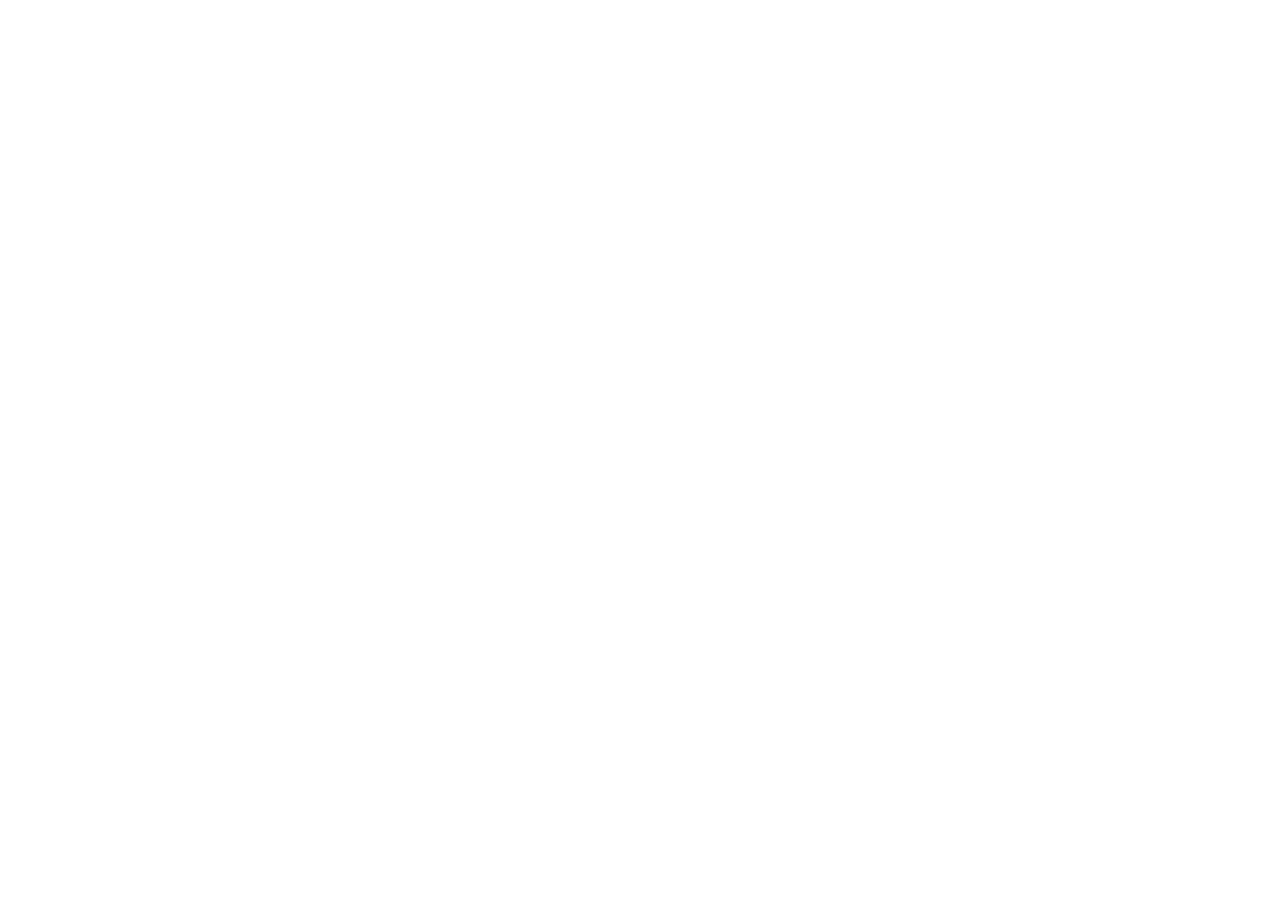
==== memory.html @ 31f2a3c1 "created html, css and javascript files" ====
<!DOCTYPE html>
<html lang="en" dir="ltr">
  <head>
    <meta charset="utf-8">
    <title></title>
  </head>

  <body>
    <div class="container">
      <div class="memory-card">
      <div class="memory-card">
      <div class="memory-card">
      <div class="memory-card">
      <div class="memory-card">
      <div class="memory-card">
      <div class="memory-card">
      <div class="memory-card">

      </div>
    </div>
  </body>
</html>
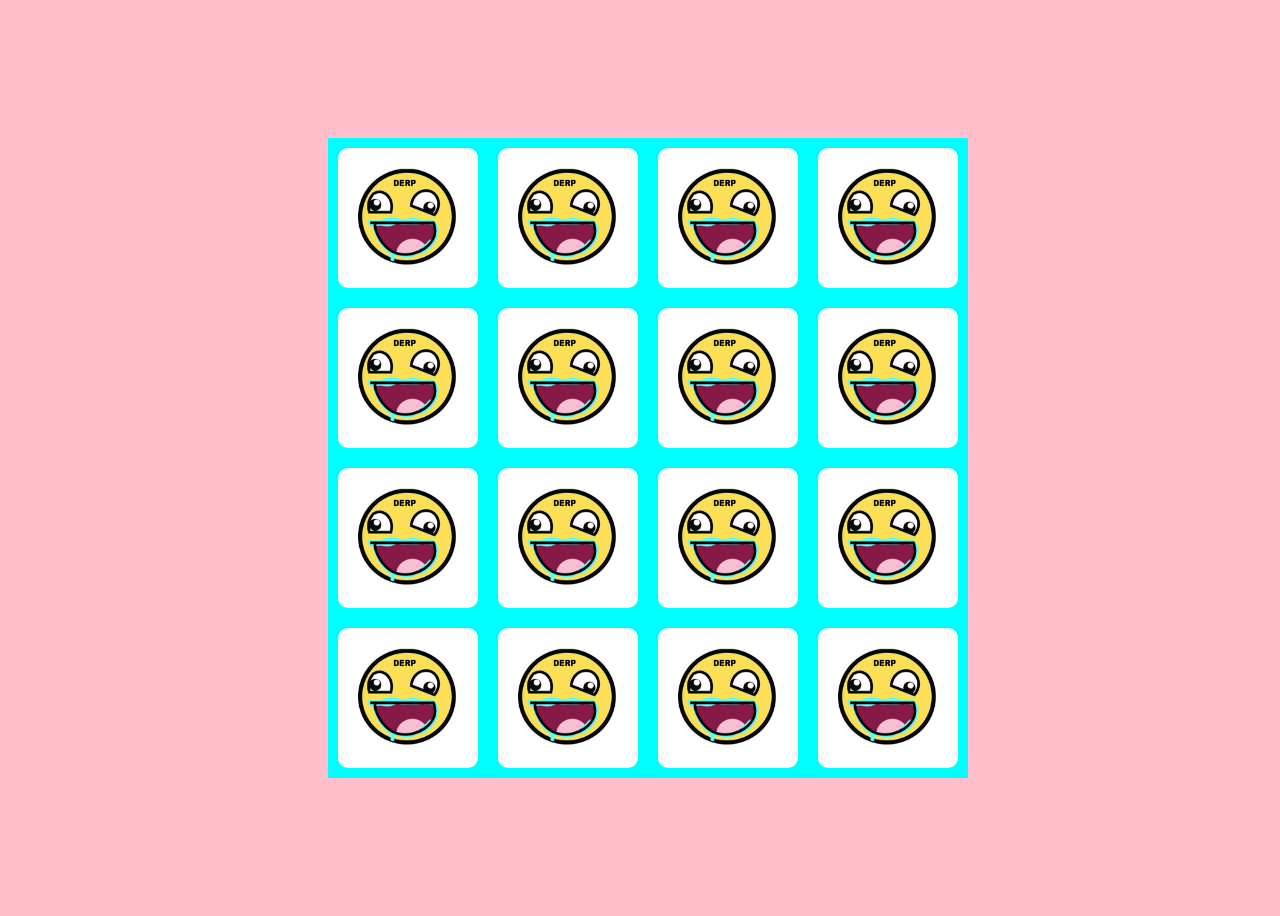
==== commit 6bab1ac6: "placed some more divs in my img tags in my html document, to show the backside of my memory cards" ====
--- a/memory.html
+++ b/memory.html
@@ -1,22 +1,83 @@
 <!DOCTYPE html>
 <html lang="en" dir="ltr">
-  <head>
-    <meta charset="utf-8">
-    <title></title>
-  </head>
+<head>
+  <meta charset="utf-8">
+  <title>Fuzzy Memory</title>
+  <link rel="stylesheet" href="style.css">
+</head>
 
-  <body>
-    <div class="container">
-      <div class="memory-card">
-      <div class="memory-card">
-      <div class="memory-card">
-      <div class="memory-card">
-      <div class="memory-card">
-      <div class="memory-card">
-      <div class="memory-card">
-      <div class="memory-card">
+<body>
 
-      </div>
+  <div class="memory-game">
+    <div  class="memory-card">
+      <img class="front-face" src="img/image1.jpg" alt="animal">
+      <img class="back-face" src="img/front.jpg" alt="">
     </div>
-  </body>
+    <div class="memory-card">
+      <img class="front-face"src="img/image2.jpg" alt="">
+      <img class="back-face" src="img/front.jpg" alt="">
+    </div>
+    <div class="memory-card">
+      <img class="front-face"src="img/image3.jpg" alt="">
+      <img class="back-face" src="img/front.jpg" alt="">
+    </div>
+    <div class="memory-card">
+      <img class="front-face"src="img/image4.jpg" alt="">
+      <img class="back-face" src="img/front.jpg" alt="">
+    </div>
+    <div class="memory-card">
+      <img class="front-face"src="img/image5.jpg" alt="">
+      <img class="back-face" src="img/front.jpg" alt="">
+    </div>
+    <div class="memory-card">
+      <img class="front-face"src="img/image6.jpg" alt="">
+      <img class="back-face" src="img/front.jpg" alt="">
+    </div>
+    <div class="memory-card">
+      <img class="front-face"src="img/image7.jpg" alt="">
+      <img class="back-face" src="img/front.jpg" alt="">
+    </div>
+    <div class="memory-card">
+      <img class="front-face"src="img/image8.jpg" alt="">
+      <img class="back-face" src="img/front.jpg" alt="">
+    </div>
+    <div class="memory-card">
+      <img class="front-face"src="img/image1.jpg" alt="">
+      <img class="back-face" src="img/front.jpg" alt="">
+    </div>
+    <div class="memory-card">
+      <img class="front-face"src="img/image2.jpg" alt="">
+      <img class="back-face" src="img/front.jpg" alt="">
+    </div>
+    <div class="memory-card">
+      <img class="front-face"src="img/image3.jpg" alt="">
+      <img class="back-face" src="img/front.jpg" alt="">
+    </div>
+    <div class="memory-card">
+      <img class="front-face"src="img/image4.jpg" alt="">
+      <img class="back-face" src="img/front.jpg" alt="">
+    </div>
+    <div class="memory-card">
+      <img class="front-face"src="img/image5.jpg" alt="">
+      <img class="back-face" src="img/front.jpg" alt="">
+    </div>
+    <div class="memory-card">
+      <img class="front-face"src="img/image6.jpg" alt="">
+      <img class="back-face" src="img/front.jpg" alt="">
+    </div>
+    <div class="memory-card">
+      <img class="front-face"src="img/image7.jpg" alt="">
+      <img class="back-face" src="img/front.jpg" alt="">
+    </div>
+    <div class="memory-card">
+      <img class="front-face"src="img/image8.jpg" alt="">
+      <img class="back-face" src="img/front.jpg" alt="">
+    </div>
+
+
+  </div>
+
+  <script src="memory.js"></script>
+
+</body>
 </html>
--- a/style.css
+++ b/style.css
@@ -0,0 +1,76 @@
+* {
+
+box-sizing: border-box;
+}
+
+body {
+background-color: pink;
+display: flex;
+height: 100vh;
+width: 100vw;
+
+}
+
+
+img {
+width: 100px;
+height: 100px;
+}
+
+.memory-game {
+background-color: aqua;
+width: 640px;
+height: 640px;
+margin: auto;
+display: flex;
+flex-wrap: wrap;
+justify-content: space-around;
+align-items: center;
+}
+
+.memory-card {
+cursor: pointer;
+border-radius: 10px;
+background-color: white;
+width: 140px;
+height: 140px;
+position: relative;
+transform: scale(1);
+}
+
+.memory-card:active {
+transform: scale(.97);
+transition: transform .2s;
+}
+
+.front-face, .back-face {
+padding: 20px;
+height:100%;
+width:100%;
+position: absolute;
+border-radius: 10px;
+}
+
+/*.restart-button {
+    display: inline-block;
+    padding: 15px 25px;
+    font-size: 24px;
+    cursor: pointer;
+    text-align: center;
+    text-decoration: none;
+    outline: none;
+    color: #fff;
+    background-color: #4CAF50;
+    border: none;
+    border-radius: 15px;
+    box-shadow: 0 9px #999;
+    margin-top: 50px;
+  }
+
+  .restart-button:hover {background-color: #3e8e41}
+
+  .restart-button:active {
+    background-color: #3e8e41;
+    box-shadow: 0 5px #666;
+    transform: translateY(4px);
+  } */
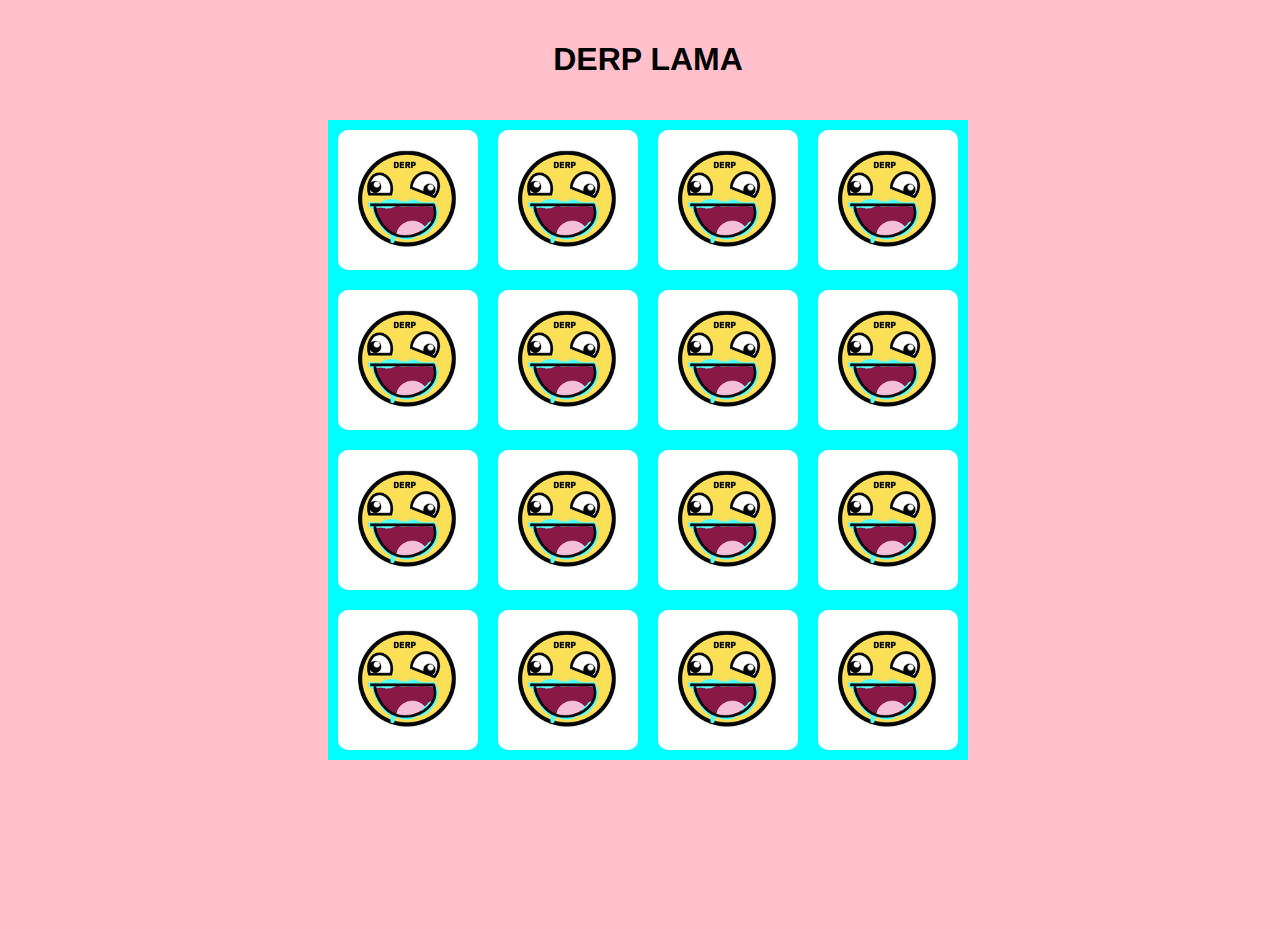
==== commit ee6d58a1: "made a function to my script file to see if my cards reacted when clicked." ====
--- a/memory.html
+++ b/memory.html
@@ -7,7 +7,7 @@
 </head>
 
 <body>
-
+<h1>DERP LAMA</h1>
   <div class="memory-game">
     <div  class="memory-card">
       <img class="front-face" src="img/image1.jpg" alt="animal">
--- a/style.css
+++ b/style.css
@@ -5,12 +5,17 @@
 
 body {
 background-color: pink;
-display: flex;
 height: 100vh;
 width: 100vw;
 
 }
 
+h1 {
+text-align: center;
+padding: 20px;
+font-family: sans-serif;
+
+}
 
 img {
 width: 100px;
@@ -41,6 +46,11 @@
 .memory-card:active {
 transform: scale(.97);
 transition: transform .2s;
+}
+
+.memory-card.flip {
+transform: rotateY(180deg);
+
 }
 
 .front-face, .back-face {
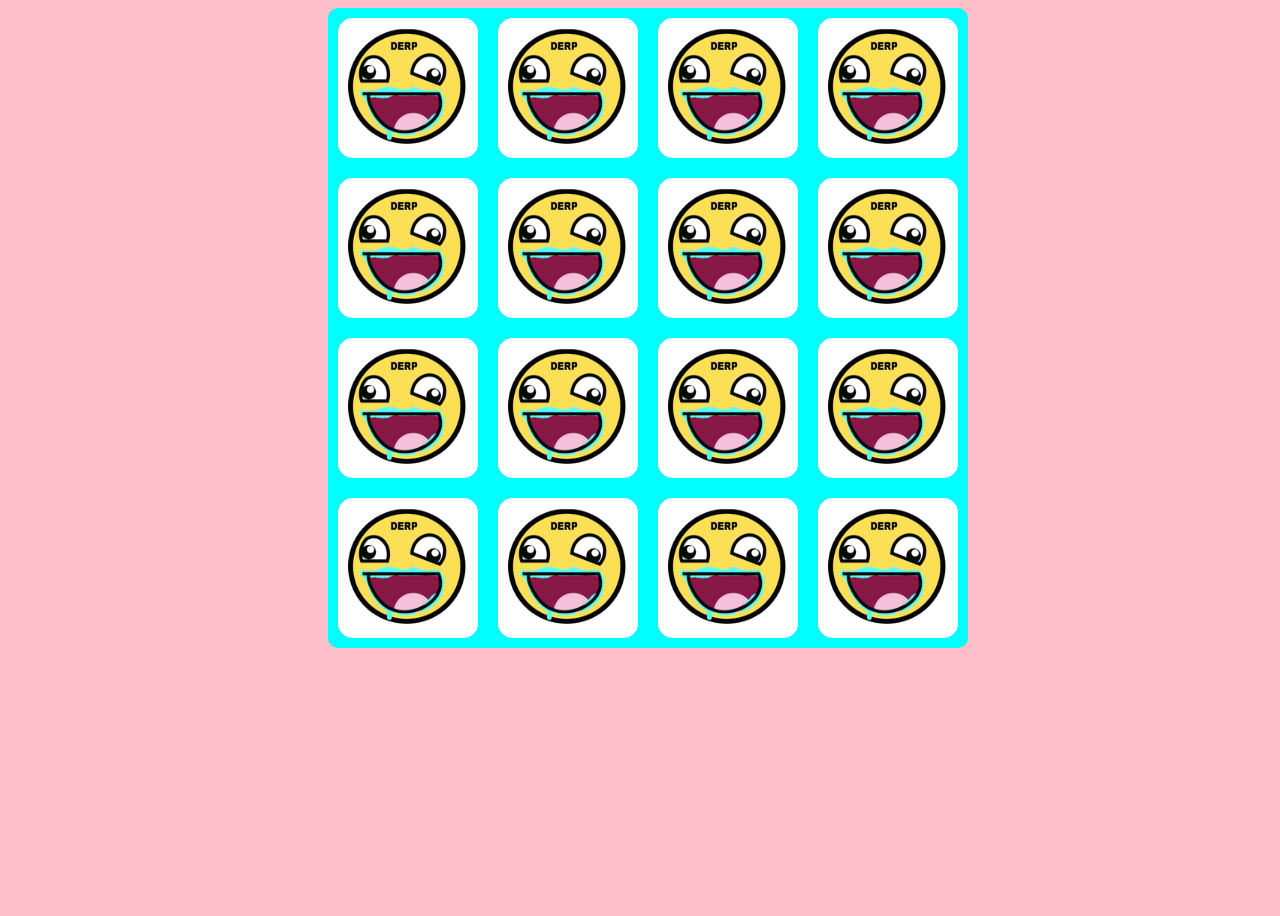
==== commit 2f00f655: "added some new images to my project" ====
--- a/memory.html
+++ b/memory.html
@@ -7,7 +7,7 @@
 </head>
 
 <body>
-<h1>DERP LAMA</h1>
+
   <div class="memory-game">
     <div  class="memory-card">
       <img class="front-face" src="img/image1.jpg" alt="animal">
--- a/style.css
+++ b/style.css
@@ -1,86 +1,48 @@
 * {
 
-box-sizing: border-box;
+  box-sizing: border-box;
 }
 
 body {
-background-color: pink;
-height: 100vh;
-width: 100vw;
+  background-color: pink;
+  height: 100vh;
+  width: 100vw;
 
 }
 
-h1 {
-text-align: center;
-padding: 20px;
-font-family: sans-serif;
-
-}
-
-img {
-width: 100px;
-height: 100px;
-}
-
 .memory-game {
-background-color: aqua;
-width: 640px;
-height: 640px;
-margin: auto;
-display: flex;
-flex-wrap: wrap;
-justify-content: space-around;
-align-items: center;
+  background-color: aqua;
+  border-radius: 10px;
+  width: 640px;
+  height: 640px;
+  margin: auto;
+  display: flex;
+  flex-wrap: wrap;
+  perspective: 1000px;
 }
 
 .memory-card {
-cursor: pointer;
-border-radius: 10px;
-background-color: white;
-width: 140px;
-height: 140px;
-position: relative;
-transform: scale(1);
+  cursor: pointer;
+  width: 150px;
+  height: 150px;
+  margin: 5px;
+  padding: 5px;
+  position: relative;
+  transform: scale(1);
+
+}
+.memory-card:active {
+  transform: scale(0.97);
+ transition: transform .2s;
 }
 
-.memory-card:active {
-transform: scale(.97);
-transition: transform .2s;
+.front-face,
+.back-face {
+  width: 140px;
+  height: 140px;
+  padding: 10px;
+  border-radius: 15px;
+  background-color: white;
+  position: absolute;
+  margin: 0px;
 }
-
-.memory-card.flip {
-transform: rotateY(180deg);
-
-}
-
-.front-face, .back-face {
-padding: 20px;
-height:100%;
-width:100%;
-position: absolute;
-border-radius: 10px;
-}
-
-/*.restart-button {
-    display: inline-block;
-    padding: 15px 25px;
-    font-size: 24px;
-    cursor: pointer;
-    text-align: center;
-    text-decoration: none;
-    outline: none;
-    color: #fff;
-    background-color: #4CAF50;
-    border: none;
-    border-radius: 15px;
-    box-shadow: 0 9px #999;
-    margin-top: 50px;
-  }
-
-  .restart-button:hover {background-color: #3e8e41}
-
-  .restart-button:active {
-    background-color: #3e8e41;
-    box-shadow: 0 5px #666;
-    transform: translateY(4px);
-  } */
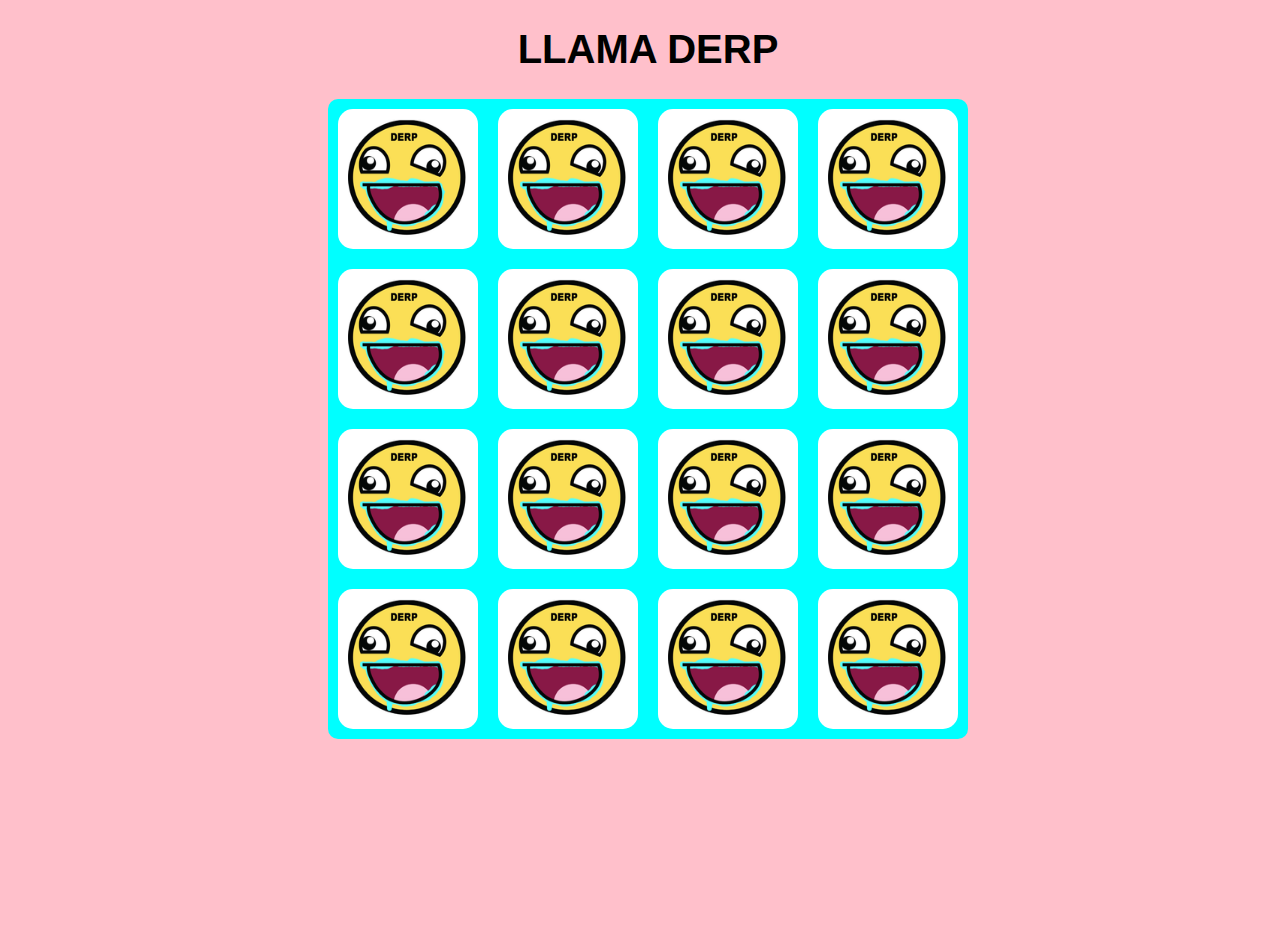
==== commit 70650dd0: "added a H1 to my project" ====
--- a/memory.html
+++ b/memory.html
@@ -7,7 +7,7 @@
 </head>
 
 <body>
-
+<h1>Llama Derp</h1>
   <div class="memory-game">
     <div  class="memory-card">
       <img class="front-face" src="img/image1.jpg" alt="animal">
--- a/style.css
+++ b/style.css
@@ -7,9 +7,14 @@
   background-color: pink;
   height: 100vh;
   width: 100vw;
-
 }
 
+h1 {
+text-transform: uppercase;
+text-align: center;
+font-size: 40px;
+font-family: sans-serif;
+}
 .memory-game {
   background-color: aqua;
   border-radius: 10px;
@@ -29,11 +34,17 @@
   padding: 5px;
   position: relative;
   transform: scale(1);
+  transform-style: preserve-3d;
+  transition: transform .5s;
 
 }
 .memory-card:active {
   transform: scale(0.97);
  transition: transform .2s;
+}
+
+.memory-card.flip {
+  transform: rotateY(180deg);
 }
 
 .front-face,
@@ -45,4 +56,9 @@
   background-color: white;
   position: absolute;
   margin: 0px;
+  backface-visibility: hidden;
 }
+
+.front-face {
+  transform: rotateY(180deg);
+}
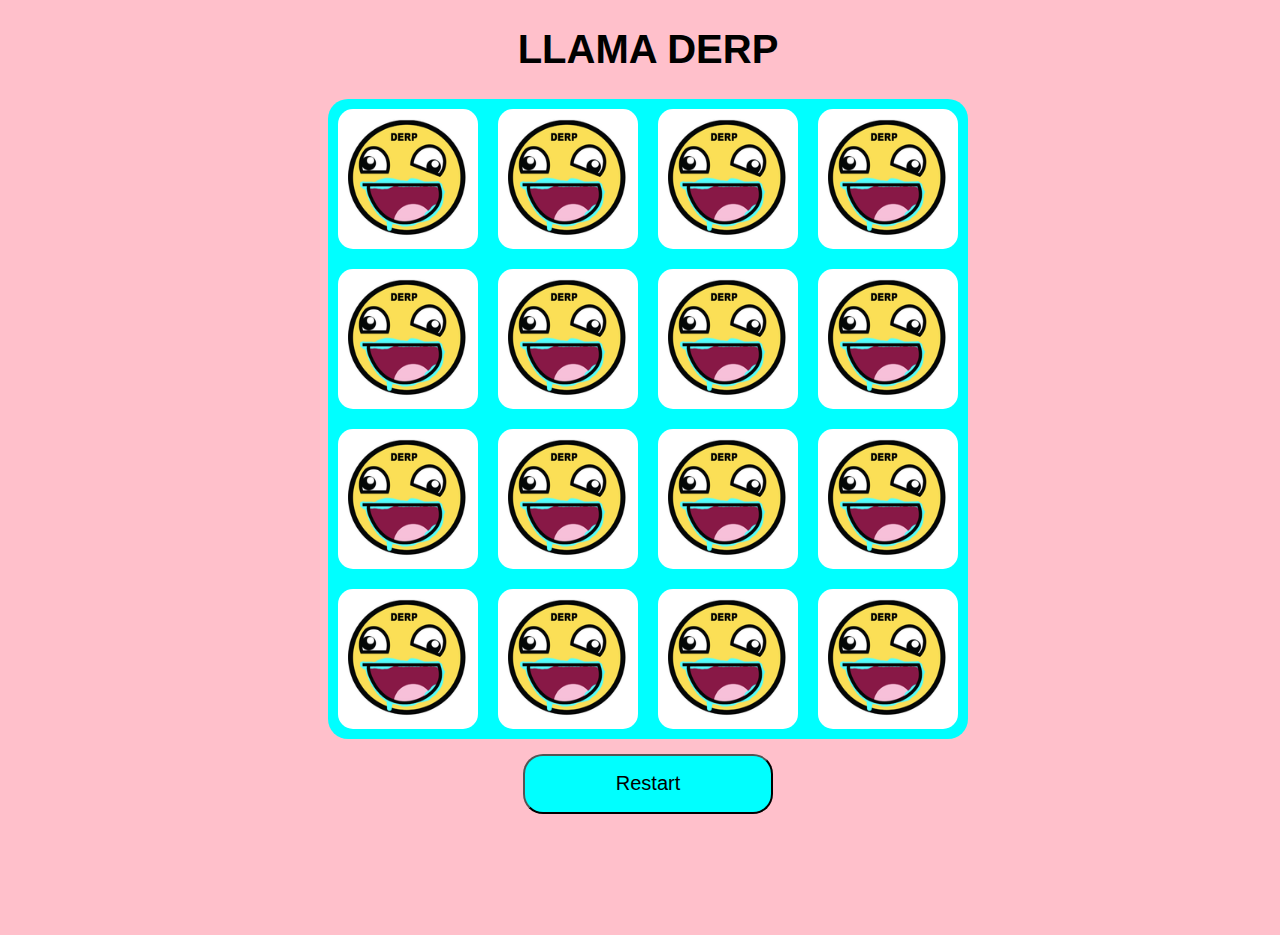
==== commit b0b87a6a: "added a function to my script so that the cards match to the right dataset name that I set them to" ====
--- a/memory.html
+++ b/memory.html
@@ -9,74 +9,74 @@
 <body>
 <h1>Llama Derp</h1>
   <div class="memory-game">
-    <div  class="memory-card">
+    <div  class="memory-card" data-image = "image1">
       <img class="front-face" src="img/image1.jpg" alt="animal">
       <img class="back-face" src="img/front.jpg" alt="">
     </div>
-    <div class="memory-card">
+    <div class="memory-card" data-image = "image2">
       <img class="front-face"src="img/image2.jpg" alt="">
       <img class="back-face" src="img/front.jpg" alt="">
     </div>
-    <div class="memory-card">
+    <div class="memory-card" data-image = "image3">
       <img class="front-face"src="img/image3.jpg" alt="">
       <img class="back-face" src="img/front.jpg" alt="">
     </div>
-    <div class="memory-card">
+    <div class="memory-card" data-image = "image4">
       <img class="front-face"src="img/image4.jpg" alt="">
       <img class="back-face" src="img/front.jpg" alt="">
     </div>
-    <div class="memory-card">
+    <div class="memory-card" data-image = "image5">
       <img class="front-face"src="img/image5.jpg" alt="">
       <img class="back-face" src="img/front.jpg" alt="">
     </div>
-    <div class="memory-card">
+    <div class="memory-card" data-image = "image6">
       <img class="front-face"src="img/image6.jpg" alt="">
       <img class="back-face" src="img/front.jpg" alt="">
     </div>
-    <div class="memory-card">
+    <div class="memory-card" data-image = "image7">
       <img class="front-face"src="img/image7.jpg" alt="">
       <img class="back-face" src="img/front.jpg" alt="">
     </div>
-    <div class="memory-card">
+    <div class="memory-card" data-image = "image8">
       <img class="front-face"src="img/image8.jpg" alt="">
       <img class="back-face" src="img/front.jpg" alt="">
     </div>
-    <div class="memory-card">
+    <div class="memory-card" data-image = "image1">
       <img class="front-face"src="img/image1.jpg" alt="">
       <img class="back-face" src="img/front.jpg" alt="">
     </div>
-    <div class="memory-card">
+    <div class="memory-card" data-image = "image2">
       <img class="front-face"src="img/image2.jpg" alt="">
       <img class="back-face" src="img/front.jpg" alt="">
     </div>
-    <div class="memory-card">
+    <div class="memory-card" data-image = "image3">
       <img class="front-face"src="img/image3.jpg" alt="">
       <img class="back-face" src="img/front.jpg" alt="">
     </div>
-    <div class="memory-card">
+    <div class="memory-card" data-image = "image4">
       <img class="front-face"src="img/image4.jpg" alt="">
       <img class="back-face" src="img/front.jpg" alt="">
     </div>
-    <div class="memory-card">
+    <div class="memory-card" data-image = "image5">
       <img class="front-face"src="img/image5.jpg" alt="">
       <img class="back-face" src="img/front.jpg" alt="">
     </div>
-    <div class="memory-card">
+    <div class="memory-card" data-image = "image6">
       <img class="front-face"src="img/image6.jpg" alt="">
       <img class="back-face" src="img/front.jpg" alt="">
     </div>
-    <div class="memory-card">
+    <div class="memory-card" data-image = "image7">
       <img class="front-face"src="img/image7.jpg" alt="">
       <img class="back-face" src="img/front.jpg" alt="">
     </div>
-    <div class="memory-card">
+    <div class="memory-card" data-image = "image8">
       <img class="front-face"src="img/image8.jpg" alt="">
       <img class="back-face" src="img/front.jpg" alt="">
     </div>
 
 
   </div>
-
+  <div class="placement"><button class="button">Restart</button></div> 
   <script src="memory.js"></script>
 
 </body>
--- a/style.css
+++ b/style.css
@@ -17,7 +17,7 @@
 }
 .memory-game {
   background-color: aqua;
-  border-radius: 10px;
+  border-radius: 20px;
   width: 640px;
   height: 640px;
   margin: auto;
@@ -62,3 +62,23 @@
 .front-face {
   transform: rotateY(180deg);
 }
+
+.button {
+font-size: 20px;
+cursor: pointer;
+background-color: aqua;
+border-radius: 20px;
+height: 60px;
+width: 250px;
+}
+
+.button:active {
+  transform: scale(0.97);
+  transition: transform .2s;
+}
+
+.placement {
+margin-top: 15px;
+display: flex;
+justify-content: center;
+}
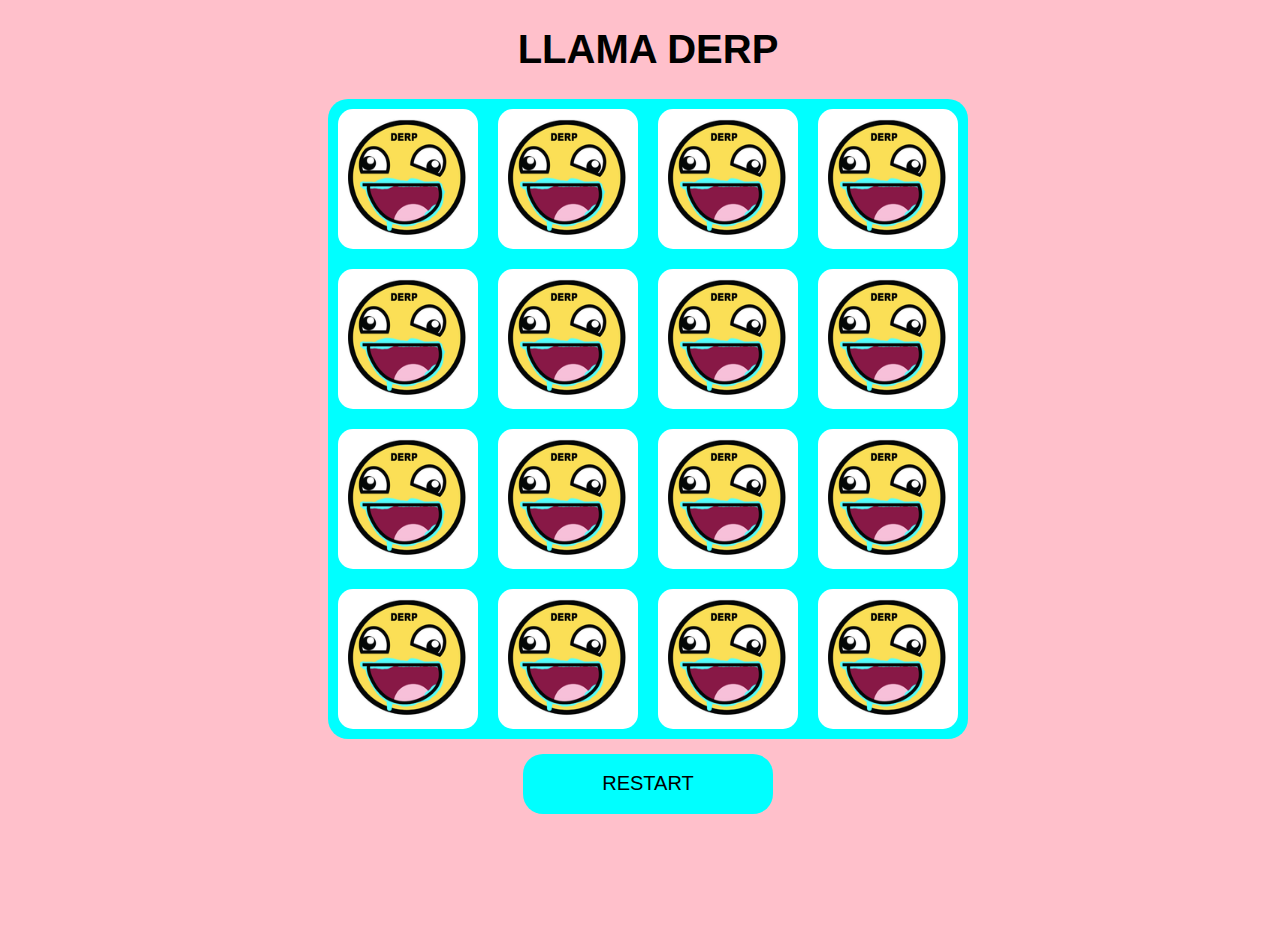
==== commit 409cbf7c: "added a restart button to my html and styled it a bit" ====
--- a/memory.html
+++ b/memory.html
@@ -76,7 +76,7 @@
 
 
   </div>
-  <div class="placement"><button class="button">Restart</button></div> 
+  <div class="placement"><div class="button">Restart</div></div> 
   <script src="memory.js"></script>
 
 </body>
--- a/style.css
+++ b/style.css
@@ -64,12 +64,19 @@
 }
 
 .button {
+display: flex;
+justify-content: center;
+align-items: center;
 font-size: 20px;
+text-transform: uppercase;
 cursor: pointer;
 background-color: aqua;
+font-family: sans-serif;
 border-radius: 20px;
 height: 60px;
 width: 250px;
+border: none;
+
 }
 
 .button:active {
